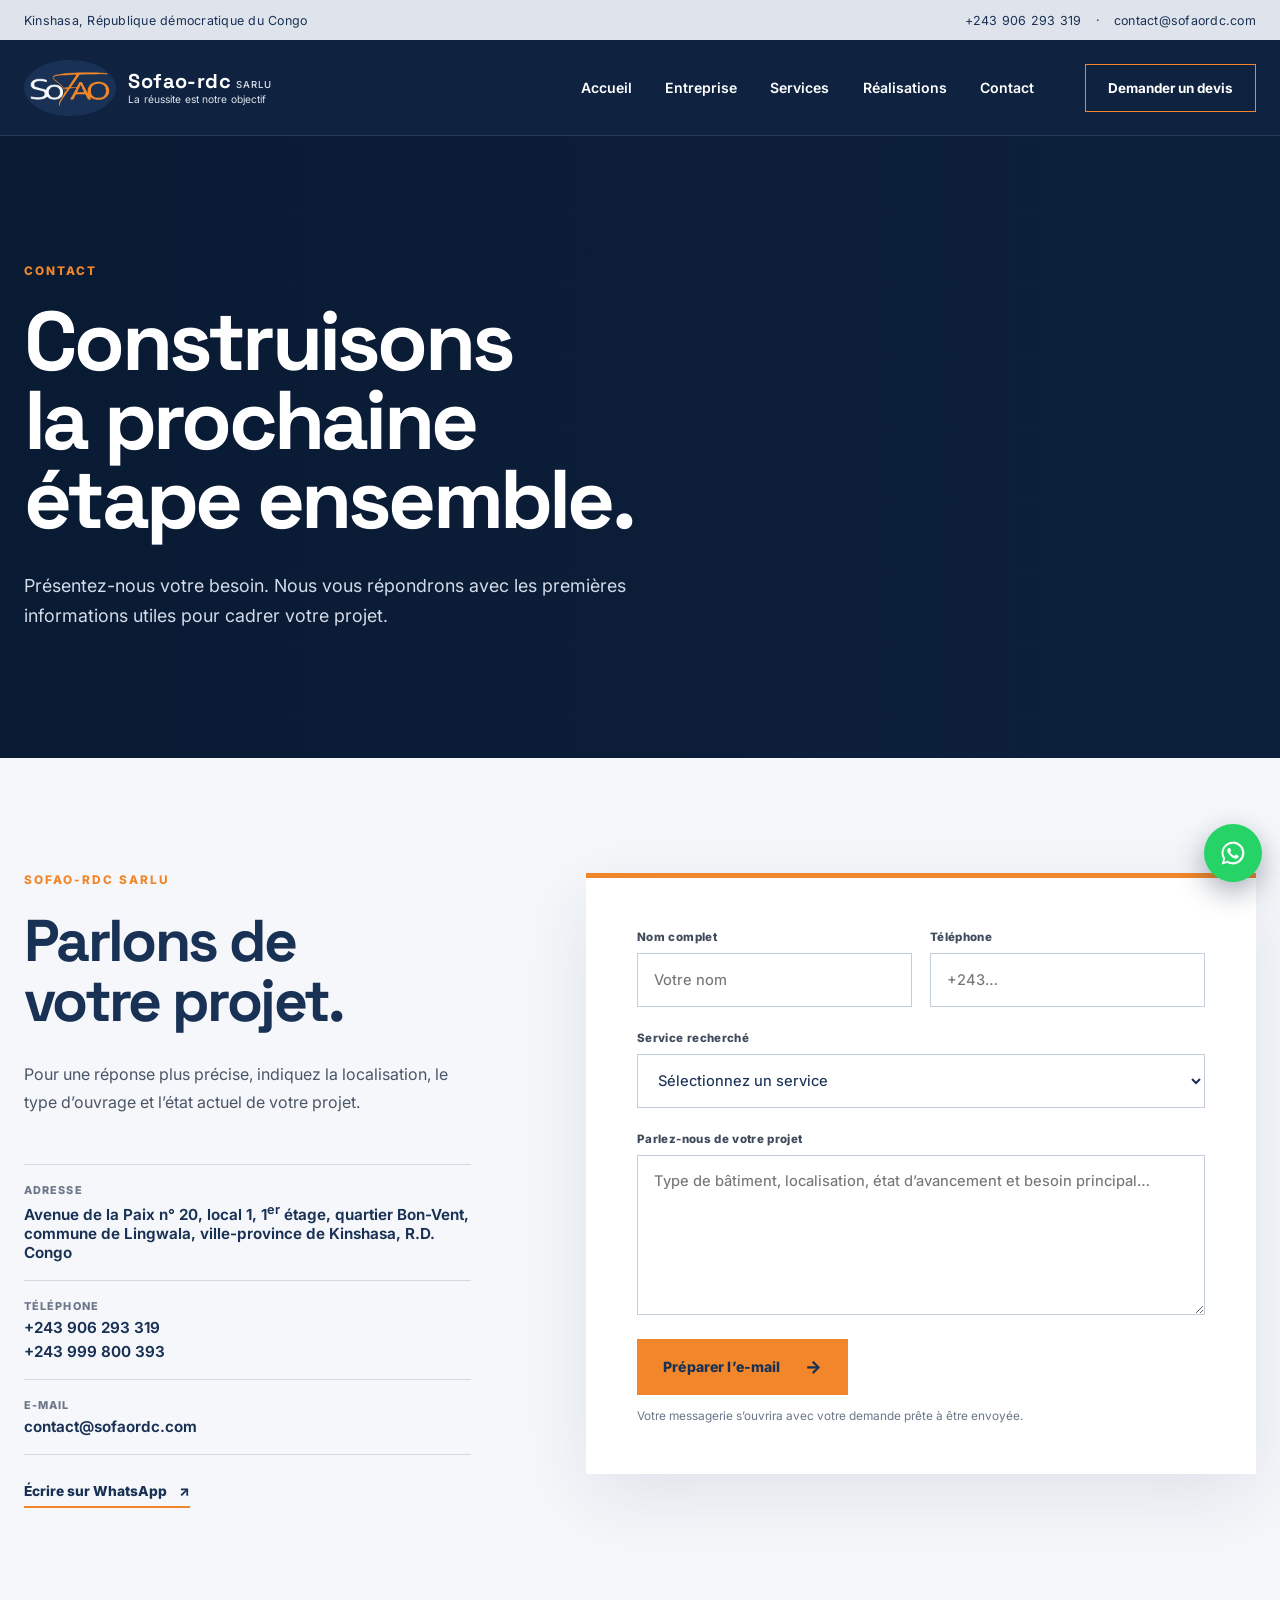
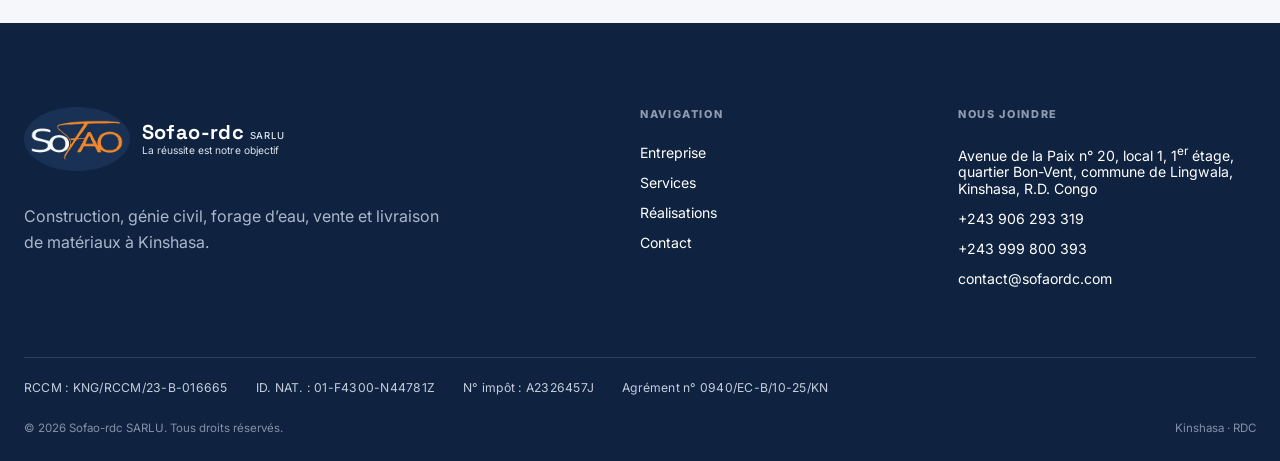
==== contact/index.html @ 82789ef7 "Site Sofao-rdc SARLU : version initiale Pages accueil, entreprise, services, réalisations et contact" ====
<!doctype html>
<html lang="fr">
<head>
  <meta charset="utf-8">
  <meta name="viewport" content="width=device-width, initial-scale=1">
  <title>Contact | Sofao-rdc SARLU</title>
  <meta name="description" content="Contactez Sofao-rdc SARLU à Kinshasa pour un devis, une étude technique ou un suivi de chantier.">
  <link rel="canonical" href="https://www.sofaordc.com/contact/">
  <meta property="og:title" content="Contact | Sofao-rdc SARLU">
  <meta property="og:description" content="Contactez Sofao-rdc SARLU à Kinshasa pour un devis, une étude technique ou un suivi de chantier.">
  <meta property="og:type" content="website">
  <meta property="og:locale" content="fr_CD">
  <link rel="icon" type="image/png" href="/favicon.png">
  <link rel="apple-touch-icon" href="/apple-touch-icon.png">
  <meta name="theme-color" content="#193154">
  <link rel="preconnect" href="https://fonts.googleapis.com">
  <link rel="preconnect" href="https://fonts.gstatic.com" crossorigin>
  <link href="https://fonts.googleapis.com/css2?family=Inter:wght@400;500;600;700;800&family=Space+Grotesk:wght@600;700&display=swap" rel="stylesheet">
  <link rel="stylesheet" href="/assets/styles.css">
  <script src="/assets/site.js" defer></script>
</head>
<body>
  <a class="skip-link" href="#contenu">Aller au contenu</a>
  <header class="site-header">
    <div class="contact-bar"><div class="contact-bar-inner">
      <span>Kinshasa, République démocratique du Congo</span>
      <div><a href="tel:+243906293319">+243 906 293 319</a><span aria-hidden="true">·</span><a href="mailto:contact@sofaordc.com">contact@sofaordc.com</a></div>
    </div></div>
    <div class="nav-shell">
      
  <a class="brand" href="/" aria-label="Sofao-rdc SARLU — Accueil">
    <img class="brand-logo" src="/images/logo-sofao.png" alt="Logo Sofao" width="92" height="56">
    <span class="brand-type"><strong>Sofao-rdc <small>SARLU</small></strong><em>La réussite est notre objectif</em></span>
  </a>
      <nav class="desktop-nav" aria-label="Navigation principale"><a href="/">Accueil</a><a href="/entreprise/">Entreprise</a><a href="/services/">Services</a><a href="/realisations/">Réalisations</a><a href="/contact/">Contact</a></nav>
      <a class="header-cta" href="/contact/">Demander un devis</a>
      <details class="mobile-menu"><summary aria-label="Ouvrir le menu"><span></span><span></span><span></span></summary><nav aria-label="Navigation mobile"><a href="/">Accueil</a><a href="/entreprise/">Entreprise</a><a href="/services/">Services</a><a href="/realisations/">Réalisations</a><a href="/contact/">Contact</a></nav></details>
    </div>
  </header>
<main id="contenu">
  <section class="page-hero contact-hero"><div class="page-hero-copy"><p class="eyebrow">Contact</p><h1>Construisons la prochaine étape ensemble.</h1><p>Présentez-nous votre besoin. Nous vous répondrons avec les premières informations utiles pour cadrer votre projet.</p></div></section>
  <section class="section contact-layout">
    <div class="contact-details"><p class="eyebrow">Sofao-rdc SARLU</p><h2>Parlons de votre projet.</h2><p>Pour une réponse plus précise, indiquez la localisation, le type d’ouvrage et l’état actuel de votre projet.</p><div class="contact-items"><div><span>Adresse</span><strong>Avenue de la Paix n° 20, local 1, 1<sup>er</sup> étage, quartier Bon-Vent, commune de Lingwala, ville-province de Kinshasa, R.D. Congo</strong></div><div><span>Téléphone</span><a href="tel:+243906293319">+243 906 293 319</a><a href="tel:+243999800393">+243 999 800 393</a></div><div><span>E-mail</span><a href="mailto:contact@sofaordc.com">contact@sofaordc.com</a></div></div><a class="whatsapp-link" href="https://wa.me/243906293319" target="_blank" rel="noreferrer">Écrire sur WhatsApp <span>↗</span></a></div>
    <form class="contact-form"><div class="form-row"><label>Nom complet<input name="name" type="text" autocomplete="name" required placeholder="Votre nom"></label><label>Téléphone<input name="phone" type="tel" autocomplete="tel" required placeholder="+243…"></label></div><label>Service recherché<select name="service"><option value="" disabled selected>Sélectionnez un service</option><option>Architecture et conception</option><option>Construction de bâtiment</option><option>Génie civil</option><option>Étude technique</option><option>Immobilier et gestion de biens</option><option>Suivi de chantier</option><option>Achat / livraison de matériaux</option><option>Location de bétonnière</option><option>Forage d’eau</option><option>Autre besoin</option></select></label><label>Parlez-nous de votre projet<textarea name="message" rows="6" required placeholder="Type de bâtiment, localisation, état d’avancement et besoin principal…"></textarea></label><button class="button button-primary" type="submit">Préparer l’e-mail <span>→</span></button><p class="form-note">Votre messagerie s’ouvrira avec votre demande prête à être envoyée.</p></form>
  </section>
</main>
  <footer class="site-footer">
    <div class="footer-grid">
      <div>
  <a class="brand" href="/" aria-label="Sofao-rdc SARLU — Accueil">
    <img class="brand-logo" src="/images/logo-sofao.png" alt="Logo Sofao" width="92" height="56">
    <span class="brand-type"><strong>Sofao-rdc <small>SARLU</small></strong><em>La réussite est notre objectif</em></span>
  </a><p class="footer-intro">Construction, génie civil, forage d’eau, vente et livraison de matériaux à Kinshasa.</p></div>
      <div><p class="footer-title">Navigation</p><a href="/entreprise/">Entreprise</a><a href="/services/">Services</a><a href="/realisations/">Réalisations</a><a href="/contact/">Contact</a></div>
      <div><p class="footer-title">Nous joindre</p><span>Avenue de la Paix n° 20, local 1, 1<sup>er</sup> étage, quartier Bon-Vent, commune de Lingwala, Kinshasa, R.D. Congo</span><a href="tel:+243906293319">+243 906 293 319</a><a href="tel:+243999800393">+243 999 800 393</a><a href="mailto:contact@sofaordc.com">contact@sofaordc.com</a></div>
    </div>
    <div class="footer-legal"><span>RCCM : KNG/RCCM/23-B-016665</span><span>ID. NAT. : 01-F4300-N44781Z</span><span>N° impôt : A2326457J</span><span>Agrément n° 0940/EC-B/10-25/KN</span></div>
    <div class="footer-bottom"><span>© 2026 Sofao-rdc SARLU. Tous droits réservés.</span><span>Kinshasa · RDC</span></div>
  </footer>
  <a class="wa-float" href="https://wa.me/243906293319" target="_blank" rel="noreferrer" aria-label="Écrire sur WhatsApp"><svg viewBox="0 0 32 32" width="28" height="28" aria-hidden="true"><path fill="currentColor" d="M16 3a13 13 0 0 0-11.2 19.6L3 29l6.6-1.7A13 13 0 1 0 16 3zm0 23.6c-2 0-3.9-.5-5.6-1.5l-.4-.2-3.9 1 1-3.8-.3-.4A10.6 10.6 0 1 1 16 26.6zm5.8-7.9c-.3-.2-1.9-.9-2.2-1s-.5-.2-.7.2-.8 1-1 1.2-.4.2-.7.1a8.7 8.7 0 0 1-4.3-3.8c-.3-.6.3-.5.9-1.7.1-.2 0-.4 0-.5l-1-2.4c-.3-.6-.5-.5-.7-.5h-.6a1.2 1.2 0 0 0-.9.4 3.6 3.6 0 0 0-1.1 2.7 6.3 6.3 0 0 0 1.3 3.3 14.3 14.3 0 0 0 5.5 4.9c2 .9 2.8 1 3.8.8a3.2 3.2 0 0 0 2.1-1.5 2.6 2.6 0 0 0 .2-1.5c-.1-.1-.3-.2-.6-.3z"/></svg></a>
</body>
</html>
---- assets/styles.css ----
:root {
  --font-body: "Inter";
  --font-display: "Space Grotesk";
  --ink: #193154;
  --ink-deep: #0f2340;
  --graphite: #24416b;
  --concrete: #dfe4ec;
  --paper: #f5f7fa;
  --white: #ffffff;
  --orange: #f1872a;
  --stone: #8e9bb0;
  --line: rgba(25, 49, 84, 0.15);
}

* {
  box-sizing: border-box;
}

html {
  scroll-behavior: smooth;
}

body {
  margin: 0;
  background: var(--paper);
  color: var(--ink);
  font-family: var(--font-body), Arial, sans-serif;
  -webkit-font-smoothing: antialiased;
}

a {
  color: inherit;
  text-decoration: none;
}

button,
input,
select,
textarea {
  font: inherit;
}

.skip-link {
  position: fixed;
  left: 20px;
  top: -60px;
  z-index: 1000;
  background: var(--orange);
  color: var(--ink);
  padding: 12px 18px;
  font-weight: 700;
  transition: top 160ms ease;
}

.skip-link:focus {
  top: 12px;
}

.contact-bar {
  min-height: 40px;
  background: var(--concrete);
  color: var(--ink);
  font-size: 0.78rem;
  letter-spacing: 0.02em;
}

.contact-bar-inner {
  min-height: 40px;
  width: min(100% - 48px, 1400px);
  margin: 0 auto;
  display: flex;
  align-items: center;
  justify-content: space-between;
  gap: 24px;
}

.contact-bar-inner div {
  display: flex;
  gap: 14px;
  align-items: center;
}

.contact-bar a:hover {
  color: #9f3800;
}

.nav-shell {
  height: 96px;
  background: var(--ink-deep);
  color: var(--white);
  padding: 0 max(24px, calc((100vw - 1400px) / 2));
  display: grid;
  grid-template-columns: minmax(240px, 1fr) auto auto;
  align-items: center;
  gap: clamp(24px, 4vw, 64px);
  border-bottom: 1px solid rgba(255, 255, 255, 0.11);
}

.brand {
  display: inline-flex;
  align-items: center;
  gap: 12px;
  width: max-content;
}

.brand-mark {
  width: 44px;
  height: 52px;
  display: grid;
  place-items: center;
  border-left: 4px solid var(--orange);
  color: var(--white);
  font-family: var(--font-display), Arial, sans-serif;
  font-size: 2rem;
  font-weight: 800;
  line-height: 1;
  transform: skew(-5deg);
}

.brand-type {
  display: grid;
  gap: 2px;
}

.brand-type strong {
  font-family: var(--font-display), Arial, sans-serif;
  font-size: 1.75rem;
  line-height: 1;
  letter-spacing: 0.04em;
}

.brand-type small {
  font-family: var(--font-body), Arial, sans-serif;
  font-size: 0.6rem;
  font-weight: 500;
  color: var(--concrete);
  letter-spacing: 0.1em;
}

.brand-type em {
  font-size: 0.64rem;
  font-style: normal;
  color: var(--concrete);
  letter-spacing: 0.01em;
}

.desktop-nav {
  display: flex;
  align-items: center;
  gap: clamp(22px, 2.6vw, 42px);
}

.desktop-nav a {
  position: relative;
  font-size: 0.88rem;
  font-weight: 600;
}

.desktop-nav a::after {
  content: "";
  position: absolute;
  left: 0;
  right: 100%;
  bottom: -10px;
  height: 2px;
  background: var(--orange);
  transition: right 180ms ease;
}

.desktop-nav a:hover::after,
.desktop-nav a:focus-visible::after {
  right: 0;
}

.header-cta {
  border: 1px solid var(--orange);
  min-height: 48px;
  display: inline-flex;
  align-items: center;
  justify-content: center;
  padding: 0 22px;
  font-size: 0.84rem;
  font-weight: 700;
  transition: background 180ms ease, color 180ms ease;
}

.header-cta:hover,
.header-cta:focus-visible {
  background: var(--orange);
  color: var(--ink);
}

.mobile-menu {
  display: none;
}

.hero {
  min-height: calc(100svh - 136px);
  background: var(--ink);
  color: var(--white);
  display: grid;
  grid-template-columns: minmax(420px, 0.88fr) 1.12fr;
  grid-template-rows: 1fr 112px;
}

.hero-copy {
  position: relative;
  z-index: 2;
  padding: clamp(68px, 8vw, 120px) clamp(40px, 5vw, 84px) 56px max(24px, calc((100vw - 1400px) / 2));
  background:
    linear-gradient(rgba(255,255,255,0.025) 1px, transparent 1px),
    linear-gradient(90deg, rgba(255,255,255,0.025) 1px, transparent 1px);
  background-size: 72px 72px;
}

.eyebrow {
  margin: 0 0 24px;
  color: var(--orange);
  font-size: 0.74rem;
  font-weight: 800;
  letter-spacing: 0.17em;
  text-transform: uppercase;
}

.hero h1,
.page-hero h1,
.section h2,
.cta-band h2,
.project-note h2,
.service-focus h2 {
  margin: 0;
  font-family: var(--font-display), Arial, sans-serif;
  letter-spacing: -0.045em;
}

.hero h1 {
  max-width: 760px;
  font-size: clamp(3.6rem, 5.3vw, 6.4rem);
  line-height: 0.98;
  text-wrap: balance;
}

.accent-rule {
  display: block;
  width: 52px;
  height: 4px;
  margin: 30px 0 26px;
  background: var(--orange);
}

.hero-lead {
  max-width: 660px;
  margin: 0;
  color: #d3dbe8;
  font-size: clamp(1rem, 1.3vw, 1.18rem);
  line-height: 1.65;
}

.button-row {
  display: flex;
  flex-wrap: wrap;
  gap: 14px;
  margin-top: 34px;
}

.button {
  min-height: 56px;
  padding: 0 26px;
  display: inline-flex;
  align-items: center;
  justify-content: center;
  gap: 24px;
  border: 1px solid transparent;
  font-size: 0.88rem;
  font-weight: 800;
  letter-spacing: 0.01em;
  cursor: pointer;
  transition: transform 180ms ease, background 180ms ease, border 180ms ease, color 180ms ease;
}

.button span {
  font-size: 1.1rem;
  transition: transform 180ms ease;
}

.button:hover,
.button:focus-visible {
  transform: translateY(-2px);
}

.button:hover span,
.button:focus-visible span {
  transform: translateX(5px);
}

.button-primary {
  background: var(--orange);
  color: var(--ink);
}

.button-primary:hover,
.button-primary:focus-visible {
  background: #f59a4a;
}

.button-secondary {
  border-color: rgba(255, 255, 255, 0.55);
  color: var(--white);
}

.button-secondary:hover,
.button-secondary:focus-visible {
  border-color: var(--white);
  background: var(--graphite);
}

.button-light {
  background: var(--white);
  color: var(--ink);
}

.button-light:hover,
.button-light:focus-visible {
  background: var(--ink);
  color: var(--white);
}

.hero-visual {
  position: relative;
  min-height: 620px;
  overflow: hidden;
  background: var(--ink-deep);
}

.hero-visual::after {
  content: "";
  position: absolute;
  z-index: 1;
  pointer-events: none;
  inset: 0;
  background: linear-gradient(180deg, transparent 68%, rgba(25, 49, 84, 0.66));
}

.hero-grid {
  position: absolute;
  z-index: 2;
  inset: 0 auto auto 0;
  width: 180px;
  height: 180px;
  border-right: 1px solid rgba(255,255,255,.26);
  border-bottom: 1px solid rgba(255,255,255,.26);
  background:
    linear-gradient(rgba(255,255,255,.13) 1px, transparent 1px),
    linear-gradient(90deg, rgba(255,255,255,.13) 1px, transparent 1px);
  background-size: 36px 36px;
}

.image-caption {
  position: absolute;
  z-index: 3;
  right: 28px;
  bottom: 26px;
  border-left: 3px solid var(--orange);
  padding-left: 12px;
  color: white;
  font-size: 0.68rem;
  letter-spacing: 0.13em;
  text-transform: uppercase;
}

.expertise-strip {
  grid-column: 1 / -1;
  display: grid;
  grid-template-columns: repeat(3, 1fr);
  min-height: 112px;
  background: var(--ink-deep);
  color: var(--white);
  border-top: 1px solid rgba(255,255,255,.12);
  padding: 0 max(24px, calc((100vw - 1400px) / 2));
}

.expertise-strip span {
  display: flex;
  align-items: center;
  gap: 20px;
  padding: 0 clamp(18px, 3vw, 52px);
  border-right: 1px solid rgba(255,255,255,.18);
  font-family: var(--font-display), Arial, sans-serif;
  font-size: clamp(1rem, 1.4vw, 1.25rem);
  font-weight: 700;
}

.expertise-strip span::before {
  content: "";
  width: 20px;
  height: 20px;
  border: 2px solid var(--orange);
  transform: rotate(45deg);
}

.expertise-strip span:last-child {
  border-right: 0;
}

.section {
  padding: clamp(84px, 9vw, 144px) max(24px, calc((100vw - 1400px) / 2));
}

.intro-section,
.split-story {
  display: grid;
  grid-template-columns: 0.9fr 1.1fr;
  gap: clamp(60px, 10vw, 160px);
  align-items: start;
}

.section-heading h2,
.section-topline h2,
.method-section h2,
.contact-details h2 {
  font-size: clamp(2.6rem, 4.6vw, 5.4rem);
  line-height: 1.02;
  text-wrap: balance;
}

.intro-copy,
.story-copy {
  padding-top: 45px;
}

.identity-section {
  padding-top: 0;
  background: var(--paper);
}

.identity-intro {
  display: grid;
  grid-template-columns: .55fr 1.45fr;
  gap: clamp(40px, 8vw, 120px);
  align-items: start;
  padding-bottom: 54px;
}

.identity-intro h2 {
  font-size: clamp(2.7rem, 4.6vw, 5.4rem);
  line-height: 1.02;
  text-wrap: balance;
}

.identity-grid,
.purpose-section {
  display: grid;
  grid-template-columns: repeat(2, 1fr);
}

.identity-card,
.purpose-card {
  min-height: 430px;
  padding: clamp(38px, 5vw, 76px);
  background: var(--concrete);
  display: flex;
  flex-direction: column;
  justify-content: flex-end;
}

.identity-card > span {
  margin-bottom: auto;
  color: var(--orange);
  font-family: var(--font-display), Arial, sans-serif;
  font-size: .72rem;
  font-weight: 800;
  letter-spacing: .16em;
  text-transform: uppercase;
}

.identity-card h3,
.purpose-card h2 {
  margin: 56px 0 20px;
  font-family: var(--font-display), Arial, sans-serif;
  font-size: clamp(2rem, 3.4vw, 4rem);
  line-height: 1;
  letter-spacing: -.04em;
}

.identity-card p,
.purpose-card > p:last-child {
  max-width: 650px;
  margin: 0;
  color: #4a5568;
  line-height: 1.75;
}

.identity-card-dark,
.purpose-vision {
  background: var(--ink);
  color: var(--white);
}

.identity-card-dark p,
.purpose-vision > p:last-child {
  color: #b9c4d6;
}

.purpose-section {
  padding-top: 0;
  padding-bottom: 0;
}

.purpose-card {
  min-height: 560px;
}

.purpose-card .eyebrow {
  margin-bottom: auto;
}

.large-copy {
  margin: 0 0 30px;
  font-size: clamp(1.35rem, 2vw, 2rem);
  line-height: 1.46;
  letter-spacing: -0.025em;
}

.story-copy > p:last-of-type {
  color: #4a5568;
  font-size: 1rem;
  line-height: 1.8;
}

.text-link {
  display: inline-flex;
  gap: 12px;
  padding-bottom: 7px;
  border-bottom: 2px solid var(--orange);
  font-size: 0.86rem;
  font-weight: 800;
}

.text-link span {
  transition: transform 180ms ease;
}

.text-link:hover span,
.text-link:focus-visible span {
  transform: translate(3px, -3px);
}

.text-link.light {
  color: var(--white);
}

.section-dark {
  background: var(--ink);
  color: var(--white);
}

.section-topline {
  display: flex;
  align-items: end;
  justify-content: space-between;
  gap: 40px;
  margin-bottom: 64px;
}

.section-topline .eyebrow {
  margin-bottom: 18px;
}

.section-topline h2 {
  max-width: 840px;
}

.service-grid {
  display: grid;
  grid-template-columns: repeat(3, 1fr);
  border-top: 1px solid rgba(255,255,255,.18);
}

.service-card {
  min-height: 370px;
  padding: 36px clamp(24px, 3vw, 44px);
  border-right: 1px solid rgba(255,255,255,.18);
  display: grid;
  grid-template-rows: auto auto 1fr auto;
  transition: background 200ms ease;
}

.service-card:last-child {
  border-right: 0;
}

.service-card:hover {
  background: var(--graphite);
}

.card-number,
.commitment-card > span,
.catalogue-heading > span {
  color: var(--orange);
  font-family: var(--font-display), Arial, sans-serif;
  font-size: 0.85rem;
  font-weight: 700;
}

.service-card h3 {
  margin: 66px 0 18px;
  font-family: var(--font-display), Arial, sans-serif;
  font-size: clamp(1.6rem, 2.2vw, 2.3rem);
  line-height: 1.05;
}

.service-card p {
  margin: 0;
  color: #b9c4d6;
  line-height: 1.7;
}

.service-card > a {
  justify-self: end;
  font-size: 1.5rem;
  color: var(--orange);
}

.projects-section {
  background: var(--paper);
}

.project-feature-grid {
  display: grid;
  grid-template-columns: 1.2fr 0.8fr;
  gap: 20px;
}

.project-feature {
  position: relative;
  min-height: 590px;
  overflow: hidden;
  background-size: cover;
  background-position: center;
}

.project-feature::before {
  content: "";
  position: absolute;
  inset: 0;
  background: linear-gradient(180deg, transparent 48%, rgba(9,26,51,.9));
  transition: background 200ms ease;
}

.project-feature:hover::before {
  background: linear-gradient(180deg, transparent 38%, rgba(9,26,51,.94));
}

.project-r4 {
  background-image: url("/images/project-r4.webp");
}

.project-stair {
  background-image: url("/images/project-escalier.webp");
}

.project-overlay {
  position: absolute;
  z-index: 2;
  left: 36px;
  right: 36px;
  bottom: 34px;
  color: var(--white);
}

.project-overlay p {
  margin: 0 0 9px;
  color: var(--orange);
  font-size: 0.7rem;
  font-weight: 800;
  letter-spacing: .14em;
  text-transform: uppercase;
}

.project-overlay h3 {
  margin: 0 0 12px;
  font-family: var(--font-display), Arial, sans-serif;
  font-size: clamp(1.8rem, 2.7vw, 3rem);
}

.project-overlay span {
  color: #d3dbe8;
  font-size: .78rem;
}

.cta-band {
  min-height: 340px;
  padding: 70px max(24px, calc((100vw - 1400px) / 2));
  display: flex;
  align-items: center;
  justify-content: space-between;
  gap: 48px;
  background: var(--orange);
  color: var(--ink);
}

.cta-band .eyebrow {
  color: var(--ink);
  opacity: .72;
}

.cta-band h2 {
  max-width: 850px;
  font-size: clamp(2.8rem, 5vw, 5.8rem);
  line-height: .98;
}

.site-footer {
  background: var(--ink-deep);
  color: var(--white);
  padding: 84px max(24px, calc((100vw - 1400px) / 2)) 26px;
}

.footer-grid {
  display: grid;
  grid-template-columns: 1.8fr .8fr 1fr;
  gap: 80px;
  padding-bottom: 70px;
}

.brand-footer .brand-mark {
  border-color: var(--orange);
}

.footer-intro {
  max-width: 420px;
  margin: 28px 0 0;
  color: #aab7cb;
  line-height: 1.65;
}

.footer-grid > div:not(:first-child) {
  display: flex;
  flex-direction: column;
  align-items: flex-start;
  gap: 13px;
  font-size: .88rem;
}

.footer-grid a:hover {
  color: var(--orange);
}

.footer-title {
  margin: 0 0 10px;
  color: var(--stone);
  font-size: .68rem;
  font-weight: 800;
  letter-spacing: .15em;
  text-transform: uppercase;
}

.footer-bottom {
  border-top: 1px solid rgba(255,255,255,.14);
  padding-top: 24px;
  display: flex;
  justify-content: space-between;
  gap: 30px;
  color: #8291a8;
  font-size: .72rem;
}

.page-hero {
  min-height: 560px;
  padding: clamp(90px, 10vw, 150px) max(24px, calc((100vw - 1400px) / 2));
  display: flex;
  align-items: end;
  color: var(--white);
  background-color: var(--ink);
  background-size: cover;
  background-position: center;
  position: relative;
  isolation: isolate;
}

.page-hero::before {
  content: "";
  position: absolute;
  inset: 0;
  z-index: -1;
  background: linear-gradient(90deg, rgba(9,26,51,.96) 0%, rgba(9,26,51,.78) 47%, rgba(9,26,51,.24) 100%);
}

.page-hero-company {
  background-image: url("/images/hero-construction.webp");
}

.page-hero-services {
  background-image: url("/images/project-escalier.webp");
}

.page-hero-projects {
  background-image: url("/images/project-r4.webp");
}

.contact-hero {
  min-height: 470px;
  background:
    linear-gradient(rgba(255,255,255,.025) 1px, transparent 1px),
    linear-gradient(90deg, rgba(255,255,255,.025) 1px, transparent 1px),
    var(--ink);
  background-size: 72px 72px;
}

.contact-hero::before {
  background: linear-gradient(90deg, rgba(9,26,51,.99), rgba(9,26,51,.76));
}

.page-hero-copy {
  max-width: 900px;
}

.page-hero h1 {
  font-size: clamp(3.5rem, 6.5vw, 7.5rem);
  line-height: .95;
  text-wrap: balance;
}

.page-hero-copy > p:last-child {
  max-width: 690px;
  margin: 32px 0 0;
  color: #d3dbe8;
  font-size: clamp(1rem, 1.4vw, 1.22rem);
  line-height: 1.65;
}

.section-concrete {
  background: var(--concrete);
}

.commitment-grid {
  display: grid;
  grid-template-columns: repeat(3, 1fr);
  border-top: 1px solid rgba(25,49,84,.25);
}

.commitment-card {
  min-height: 330px;
  padding: 38px clamp(24px, 3vw, 46px);
  border-right: 1px solid rgba(25,49,84,.25);
}

.commitment-card:last-child {
  border-right: 0;
}

.commitment-card h3 {
  margin: 92px 0 16px;
  font-family: var(--font-display), Arial, sans-serif;
  font-size: clamp(1.65rem, 2.2vw, 2.3rem);
}

.commitment-card p {
  margin: 0;
  color: #3f4a5c;
  line-height: 1.7;
}

.method-section {
  display: grid;
  grid-template-columns: .85fr 1.15fr;
  gap: clamp(60px, 8vw, 130px);
}

.process-list {
  margin: 0;
  padding: 0;
  list-style: none;
  border-top: 1px solid var(--line);
}

.process-list li {
  display: grid;
  grid-template-columns: 50px 170px 1fr;
  gap: 20px;
  padding: 28px 0;
  border-bottom: 1px solid var(--line);
  align-items: baseline;
}

.process-list span {
  color: var(--orange);
  font-size: .72rem;
  font-weight: 800;
}

.process-list strong {
  font-family: var(--font-display), Arial, sans-serif;
  font-size: 1.15rem;
}

.process-list p {
  margin: 0;
  color: #5a6578;
  line-height: 1.5;
}

.services-catalogue {
  display: grid;
  grid-template-columns: repeat(2, 1fr);
  gap: 1px;
  background: rgba(25,49,84,.18);
}

.catalogue-card {
  min-height: 410px;
  background: var(--paper);
  padding: clamp(34px, 4vw, 64px);
}

.catalogue-heading {
  display: grid;
  grid-template-columns: 48px 1fr;
  gap: 10px;
  align-items: start;
}

.catalogue-heading h2 {
  margin: 0;
  font-family: var(--font-display), Arial, sans-serif;
  font-size: clamp(2rem, 3vw, 3.3rem);
  line-height: 1.02;
}

.catalogue-card > p {
  margin: 36px 0 28px 58px;
  max-width: 560px;
  color: #4a5568;
  line-height: 1.7;
}

.catalogue-card ul {
  margin: 0 0 0 58px;
  padding: 0;
  list-style: none;
  display: flex;
  flex-wrap: wrap;
  gap: 8px;
}

.catalogue-card li {
  border: 1px solid var(--line);
  padding: 8px 11px;
  font-size: .72rem;
  font-weight: 700;
}

.service-focus {
  display: grid;
  grid-template-columns: 1.15fr .85fr;
  min-height: 650px;
  background: var(--ink);
  color: var(--white);
}

.service-focus-image {
  min-height: 560px;
  background: url("/images/project-escalier.webp") center/cover;
}

.service-focus-copy {
  align-self: center;
  padding: clamp(60px, 7vw, 110px);
}

.service-focus-copy h2 {
  font-size: clamp(2.7rem, 4.5vw, 5rem);
  line-height: 1;
}

.service-focus-copy > p:not(.eyebrow) {
  margin: 28px 0 32px;
  color: #b9c4d6;
  line-height: 1.75;
}

.project-list {
  display: grid;
  gap: clamp(90px, 11vw, 160px);
}

.project-case {
  display: grid;
  grid-template-columns: 1.15fr .85fr;
  gap: clamp(48px, 7vw, 110px);
  align-items: center;
}

.project-case.reverse {
  grid-template-columns: .85fr 1.15fr;
}

.project-case.reverse .case-image {
  order: 2;
}

.case-image {
  min-height: 620px;
  background-size: cover;
  background-position: center;
}

.case-copy .eyebrow {
  margin-bottom: 20px;
}

.case-copy h2 {
  margin: 0;
  font-family: var(--font-display), Arial, sans-serif;
  font-size: clamp(2.4rem, 4.2vw, 4.8rem);
  line-height: 1;
}

.case-copy > p:not(.eyebrow) {
  margin: 28px 0 38px;
  color: #4a5568;
  line-height: 1.8;
}

.case-copy dl {
  margin: 0;
  border-top: 1px solid var(--line);
}

.case-copy dl div {
  display: grid;
  grid-template-columns: 140px 1fr;
  gap: 24px;
  padding: 16px 0;
  border-bottom: 1px solid var(--line);
}

.case-copy dt {
  color: #6b7689;
  font-size: .7rem;
  font-weight: 800;
  letter-spacing: .08em;
  text-transform: uppercase;
}

.case-copy dd {
  margin: 0;
  font-weight: 600;
}

.project-note {
  background: var(--concrete);
  padding: clamp(80px, 10vw, 150px) max(24px, calc((100vw - 1400px) / 2));
  text-align: center;
}

.project-note h2 {
  margin: 0 auto;
  max-width: 950px;
  font-size: clamp(2.8rem, 5vw, 5.8rem);
  line-height: 1;
}

.project-note > p:not(.eyebrow) {
  max-width: 680px;
  margin: 28px auto 34px;
  color: #4a5568;
  line-height: 1.7;
}

.contact-layout {
  display: grid;
  grid-template-columns: .8fr 1.2fr;
  gap: clamp(60px, 9vw, 140px);
  align-items: start;
}

.contact-details {
  position: sticky;
  top: 28px;
}

.contact-details h2 {
  margin-bottom: 28px;
}

.contact-details > p:not(.eyebrow) {
  color: #4a5568;
  line-height: 1.75;
}

.contact-items {
  margin-top: 48px;
  border-top: 1px solid var(--line);
}

.contact-items > div {
  display: grid;
  gap: 5px;
  padding: 18px 0;
  border-bottom: 1px solid var(--line);
}

.contact-items span {
  color: #6b7689;
  font-size: .68rem;
  font-weight: 800;
  letter-spacing: .1em;
  text-transform: uppercase;
}

.contact-items a,
.contact-items strong {
  font-size: .95rem;
  font-weight: 650;
}

.contact-items a:hover {
  color: #a63b00;
}

.whatsapp-link {
  margin-top: 28px;
  display: inline-flex;
  gap: 12px;
  padding-bottom: 7px;
  border-bottom: 2px solid var(--orange);
  font-weight: 800;
  font-size: .86rem;
}

.contact-form {
  background: var(--white);
  border-top: 5px solid var(--orange);
  padding: clamp(30px, 4vw, 58px);
  box-shadow: 0 22px 70px rgba(25,49,84,.1);
  display: grid;
  gap: 24px;
}

.form-row {
  display: grid;
  grid-template-columns: repeat(2, 1fr);
  gap: 18px;
}

.contact-form label {
  display: grid;
  gap: 9px;
  color: #3f4a5c;
  font-size: .72rem;
  font-weight: 800;
  letter-spacing: .03em;
}

.contact-form input,
.contact-form select,
.contact-form textarea {
  width: 100%;
  border: 1px solid #c4cdda;
  border-radius: 0;
  background: white;
  color: var(--ink);
  padding: 16px;
  font-size: .92rem;
  font-weight: 450;
  letter-spacing: 0;
  outline: none;
  transition: border 160ms ease, box-shadow 160ms ease;
}

.contact-form input,
.contact-form select {
  height: 54px;
}

.contact-form textarea {
  resize: vertical;
  min-height: 160px;
}

.contact-form input:focus,
.contact-form select:focus,
.contact-form textarea:focus {
  border-color: var(--orange);
  box-shadow: 0 0 0 3px rgba(241,135,42,.13);
}

.contact-form .button {
  justify-self: start;
  border: 0;
}

.form-note {
  margin: -10px 0 0;
  color: #6b7689;
  font-size: .74rem;
}

@keyframes rise {
  from { opacity: 0; transform: translateY(14px); }
  to { opacity: 1; transform: translateY(0); }
}

.reveal > * {
  animation: rise 650ms ease both;
}

.reveal > *:nth-child(2) { animation-delay: 80ms; }
.reveal > *:nth-child(3) { animation-delay: 150ms; }
.reveal > *:nth-child(4) { animation-delay: 220ms; }
.reveal > *:nth-child(5) { animation-delay: 290ms; }

@media (max-width: 1080px) {
  .nav-shell {
    grid-template-columns: 1fr auto auto;
    height: 86px;
  }

  .desktop-nav {
    display: none;
  }

  .mobile-menu {
    display: block;
    position: relative;
  }

  .mobile-menu summary {
    list-style: none;
    width: 48px;
    height: 48px;
    display: grid;
    align-content: center;
    gap: 5px;
    padding: 10px;
    border: 1px solid rgba(255,255,255,.3);
    cursor: pointer;
  }

  .mobile-menu summary::-webkit-details-marker {
    display: none;
  }

  .mobile-menu summary span {
    height: 2px;
    background: white;
  }

  .mobile-menu nav {
    position: absolute;
    right: 0;
    top: 60px;
    z-index: 20;
    width: min(300px, calc(100vw - 32px));
    padding: 12px;
    display: grid;
    background: var(--ink);
    box-shadow: 0 24px 50px rgba(0,0,0,.35);
  }

  .mobile-menu nav a {
    padding: 14px 16px;
    border-bottom: 1px solid rgba(255,255,255,.12);
  }

  .mobile-menu nav a:last-child {
    border-bottom: 0;
  }

  .hero {
    grid-template-columns: 1fr;
    grid-template-rows: auto minmax(520px, 60svh) auto;
  }

  .hero-copy {
    padding-left: max(24px, calc((100vw - 900px) / 2));
    padding-right: max(24px, calc((100vw - 900px) / 2));
  }

  .expertise-strip {
    grid-column: auto;
  }

  .project-feature-grid,
  .service-focus,
  .project-case,
  .project-case.reverse,
  .contact-layout {
    grid-template-columns: 1fr;
  }

  .project-feature-grid {
    grid-template-columns: repeat(2, 1fr);
  }

  .project-case.reverse .case-image {
    order: 0;
  }

  .contact-details {
    position: static;
  }
}

@media (max-width: 760px) {
  .contact-bar-inner {
    width: min(100% - 32px, 1400px);
    min-height: 50px;
  }

  .contact-bar-inner > span,
  .contact-bar-inner div span,
  .contact-bar-inner div a:last-child {
    display: none;
  }

  .nav-shell {
    padding: 0 16px;
    grid-template-columns: 1fr auto;
    gap: 10px;
  }

  .brand-mark {
    width: 32px;
    height: 42px;
    font-size: 1.45rem;
  }

  .brand-type strong {
    font-size: 1.4rem;
  }

  .brand-type em {
    font-size: .55rem;
  }

  .header-cta {
    display: none;
  }

  .hero {
    min-height: auto;
    grid-template-rows: auto 390px auto;
  }

  .hero-copy {
    padding: 68px 24px 60px;
  }

  .hero h1 {
    font-size: clamp(3rem, 15vw, 4.7rem);
  }

  .hero-visual {
    min-height: 390px;
  }

  .expertise-strip {
    grid-template-columns: 1fr;
    padding: 0 24px;
  }

  .expertise-strip span {
    min-height: 72px;
    padding: 0;
    border-right: 0;
    border-bottom: 1px solid rgba(255,255,255,.16);
  }

  .expertise-strip span:last-child {
    border-bottom: 0;
  }

  .button-row,
  .button-row .button {
    width: 100%;
  }

  .intro-section,
  .split-story,
  .method-section {
    grid-template-columns: 1fr;
    gap: 38px;
  }

  .intro-copy,
  .story-copy {
    padding-top: 0;
  }

  .identity-intro,
  .identity-grid,
  .purpose-section {
    grid-template-columns: 1fr;
  }

  .identity-intro {
    gap: 24px;
  }

  .identity-card,
  .purpose-card {
    min-height: 400px;
  }

  .section-topline,
  .cta-band {
    align-items: flex-start;
    flex-direction: column;
  }

  .service-grid,
  .commitment-grid,
  .services-catalogue,
  .project-feature-grid,
  .footer-grid {
    grid-template-columns: 1fr;
  }

  .service-card,
  .commitment-card {
    min-height: 300px;
    border-right: 0;
    border-bottom: 1px solid rgba(255,255,255,.18);
  }

  .commitment-card {
    border-color: rgba(25,49,84,.24);
  }

  .project-feature {
    min-height: 470px;
  }

  .cta-band {
    min-height: 380px;
    justify-content: center;
  }

  .footer-grid {
    gap: 48px;
  }

  .footer-bottom {
    flex-direction: column;
  }

  .page-hero {
    min-height: 520px;
    padding-top: 90px;
    padding-bottom: 70px;
  }

  .page-hero h1 {
    font-size: clamp(3.2rem, 15vw, 5rem);
  }

  .process-list li {
    grid-template-columns: 40px 1fr;
  }

  .process-list p {
    grid-column: 2;
  }

  .catalogue-card > p,
  .catalogue-card ul {
    margin-left: 0;
  }

  .service-focus-image,
  .case-image {
    min-height: 450px;
  }

  .case-copy dl div {
    grid-template-columns: 110px 1fr;
  }

  .form-row {
    grid-template-columns: 1fr;
  }
}

@media (prefers-reduced-motion: reduce) {
  html { scroll-behavior: auto; }
  *, *::before, *::after {
    animation-duration: .01ms !important;
    animation-iteration-count: 1 !important;
    transition-duration: .01ms !important;
  }
}

/* Bouton WhatsApp flottant */
.wa-float {
  position: fixed;
  right: 18px;
  bottom: 18px;
  z-index: 50;
  width: 58px;
  height: 58px;
  border-radius: 50%;
  display: grid;
  place-items: center;
  background: #25d366;
  color: #fff;
  box-shadow: 0 10px 28px rgba(9, 26, 51, .35);
  transition: transform 180ms ease;
}
.wa-float:hover,
.wa-float:focus-visible { transform: scale(1.08); }

/* Lisibilité du bandeau orange */
.cta-band { color: var(--ink-deep); }

/* Logo */
.brand-logo {
  display: block;
  width: auto;
  height: 56px;
}
.brand-type strong {
  font-size: 1.25rem;
  letter-spacing: 0.02em;
}
.site-footer .brand-logo { height: 64px; }
@media (max-width: 760px) {
  .brand-logo { height: 44px; }
  .brand-type strong { font-size: 1.05rem; }
}

/* Mentions légales */
.footer-legal {
  display: flex;
  flex-wrap: wrap;
  gap: 8px 28px;
  padding: 22px 0;
  border-top: 1px solid rgba(255,255,255,.14);
  color: #c3cddc;
  font-size: .76rem;
  letter-spacing: .02em;
}
.footer-legal + .footer-bottom { border-top: 0; padding-top: 4px; }
.legal-section { background: var(--paper); }
.legal-grid {
  margin: 0;
  display: grid;
  grid-template-columns: repeat(3, 1fr);
  border-top: 2px solid var(--orange);
}
.legal-grid div {
  padding: 26px 28px 26px 0;
  border-bottom: 1px solid var(--line);
}
.legal-grid dt {
  margin-bottom: 8px;
  color: #6b7689;
  font-size: .7rem;
  font-weight: 800;
  letter-spacing: .1em;
  text-transform: uppercase;
}
.legal-grid dd { margin: 0; font-weight: 700; font-size: 1.05rem; color: var(--ink); }
.legal-grid div:last-child { grid-column: span 3; }
@media (max-width: 760px) {
  .legal-grid { grid-template-columns: 1fr; }
  .legal-grid div:last-child { grid-column: auto; }
  .footer-legal { flex-direction: column; }
}

/* Diaporama des chantiers (accueil) */
.hero-slider .slide {
  position: absolute;
  inset: 0;
  margin: 0;
  background-size: cover;
  background-position: center;
  opacity: 0;
  transform: scale(1.04);
  transition: opacity 1s ease, transform 6s ease;
}
.hero-slider .slide::before {
  content: "";
  position: absolute;
  inset: 0;
  background: linear-gradient(90deg, rgba(25, 49, 84, 0.28), transparent 32%);
}
.hero-slider .slide.is-active { opacity: 1; transform: scale(1); }
.hero-slider figcaption {
  position: absolute;
  z-index: 3;
  left: 28px;
  right: 90px;
  bottom: 50px;
  border-left: 3px solid var(--orange);
  padding-left: 12px;
  color: #fff;
  font-size: 0.72rem;
  letter-spacing: 0.12em;
  text-transform: uppercase;
  text-shadow: 0 1px 6px rgba(0,0,0,.5);
}
.slider-arrow {
  position: absolute;
  z-index: 4;
  top: 50%;
  width: 46px;
  height: 46px;
  margin-top: -23px;
  border: 1px solid rgba(255,255,255,.45);
  background: rgba(15, 35, 64, .45);
  color: #fff;
  font-size: 1.8rem;
  line-height: 1;
  cursor: pointer;
  transition: background 180ms ease;
}
.slider-arrow:hover, .slider-arrow:focus-visible { background: var(--orange); border-color: var(--orange); }
.slider-arrow.prev { left: 18px; }
.slider-arrow.next { right: 18px; }
.slider-dots {
  position: absolute;
  z-index: 4;
  left: 28px;
  bottom: 30px;
  display: flex;
  gap: 8px;
}
.slider-dots button {
  width: 26px;
  height: 4px;
  padding: 0;
  border: 0;
  background: rgba(255,255,255,.45);
  cursor: pointer;
}
.slider-dots button[aria-selected="true"] { background: var(--orange); width: 40px; }
@media (max-width: 760px) {
  .slider-arrow { width: 38px; height: 38px; margin-top: -19px; font-size: 1.4rem; }
  .hero-slider figcaption { left: 16px; right: 80px; bottom: 40px; font-size: .64rem; }
  .slider-dots { left: 16px; bottom: 20px; }
}
@media (prefers-reduced-motion: reduce) {
  .hero-slider .slide { transition: none; transform: none; }
}

/* Matériaux & équipements */
.materials-section { background: var(--paper); padding-top: clamp(56px, 7vw, 110px); }
.materials-note { max-width: 420px; margin: 0; color: #4a5568; line-height: 1.7; }
.materials-grid {
  display: grid;
  grid-template-columns: repeat(4, 1fr);
  gap: 1px;
  background: rgba(25,49,84,.16);
  border-top: 3px solid var(--orange);
}
.material-card {
  background: var(--white);
  padding: 30px 26px;
  display: flex;
  flex-direction: column;
  min-height: 260px;
}
.material-num { color: var(--orange); font-family: var(--font-display), Arial, sans-serif; font-weight: 700; font-size: .85rem; }
.material-card h3 { margin: 28px 0 10px; font-family: var(--font-display), Arial, sans-serif; font-size: 1.45rem; color: var(--ink); }
.material-card p { margin: 0 0 22px; color: #4a5568; line-height: 1.6; font-size: .93rem; }
.material-cta {
  margin-top: auto;
  align-self: flex-start;
  display: inline-flex;
  gap: 8px;
  padding-bottom: 5px;
  border-bottom: 2px solid var(--orange);
  font-size: .82rem;
  font-weight: 800;
  color: var(--ink);
}
.material-cta:hover span { transform: translate(2px,-2px); display: inline-block; }
.materials-band {
  background: var(--concrete);
  display: grid;
  grid-template-columns: .9fr 1.1fr;
  gap: clamp(40px, 7vw, 110px);
  align-items: center;
}
.materials-band h2 { font-size: clamp(2.4rem, 4vw, 4.4rem); line-height: 1.02; }
.materials-band-copy > p:last-child { margin: 22px 0 0; color: #3f4a5c; line-height: 1.7; max-width: 520px; }
.chip-list { list-style: none; margin: 0; padding: 0; display: flex; flex-wrap: wrap; gap: 10px; }
.chip-list li {
  background: var(--white);
  border: 1px solid rgba(25,49,84,.18);
  padding: 10px 14px;
  font-weight: 700;
  font-size: .85rem;
  color: var(--ink);
}
.button-dark { background: var(--ink); color: #fff; }
.button-dark:hover, .button-dark:focus-visible { background: var(--ink-deep); }
@media (max-width: 1080px) {
  .materials-grid { grid-template-columns: repeat(2, 1fr); }
  .materials-band { grid-template-columns: 1fr; }
}
@media (max-width: 760px) {
  .materials-grid { grid-template-columns: 1fr; }
  .material-card { min-height: auto; }
}
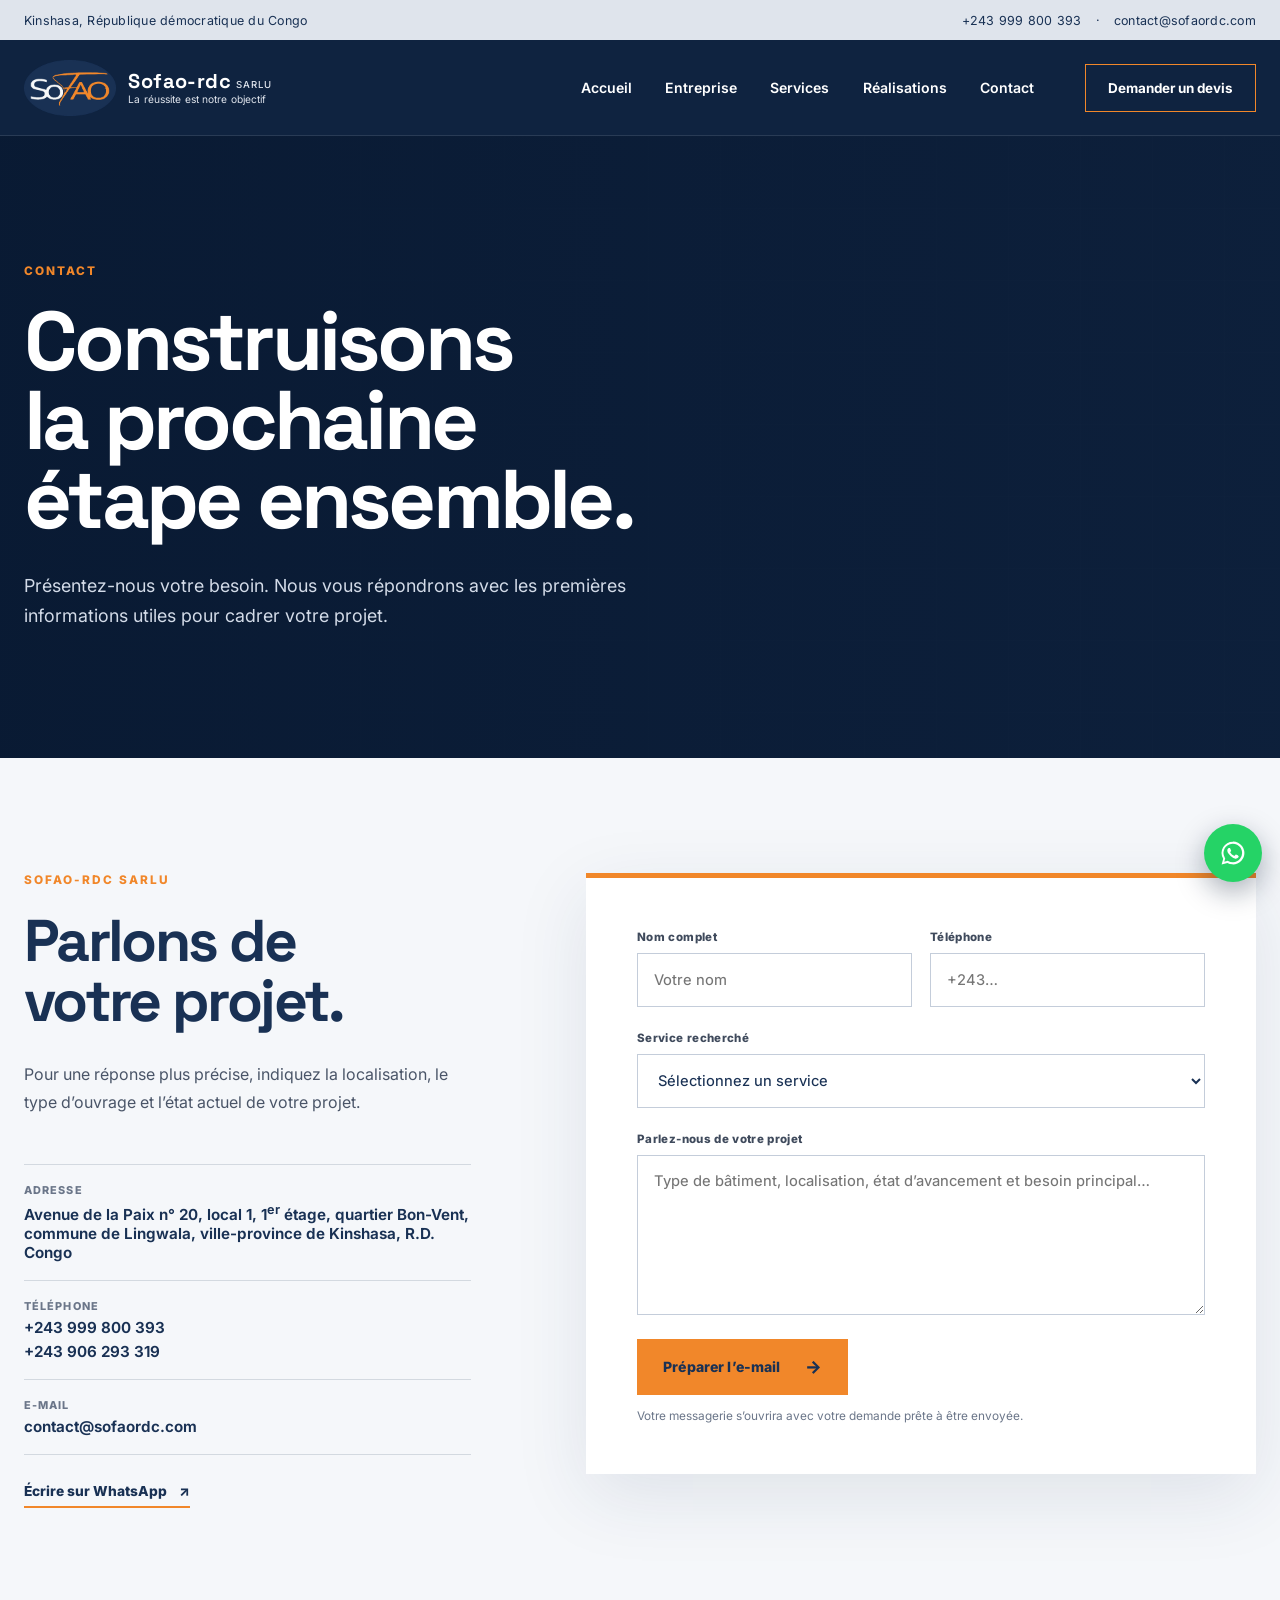
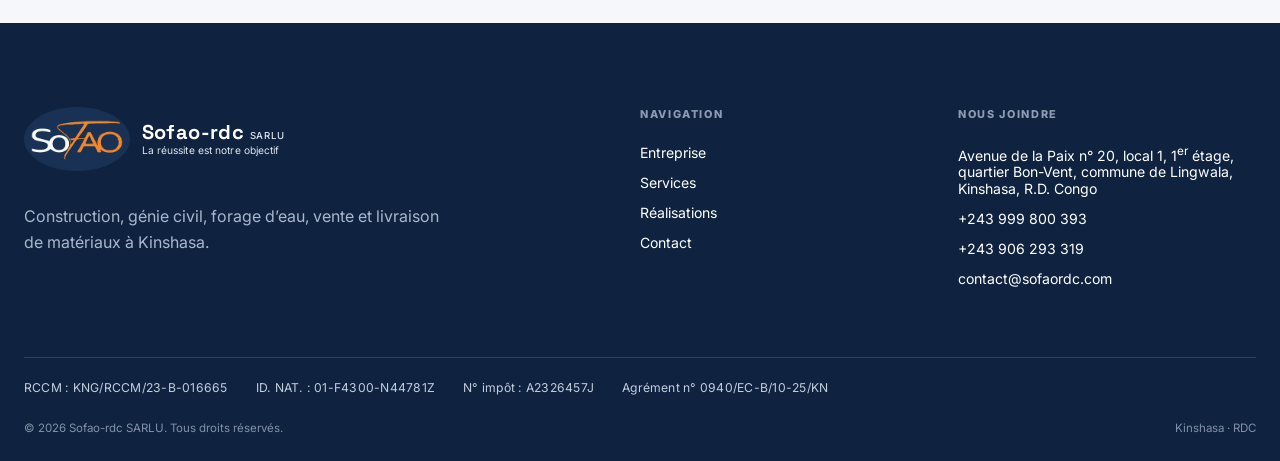
==== commit 0f066b99: "WhatsApp : utiliser le +243 999 800 393 partout Co-Authored-By: Claude Opus 5.5 <noreply@anthropic.c" ====
--- a/contact/index.html
+++ b/contact/index.html
@@ -24,7 +24,7 @@
   <header class="site-header">
     <div class="contact-bar"><div class="contact-bar-inner">
       <span>Kinshasa, République démocratique du Congo</span>
-      <div><a href="tel:+243906293319">+243 906 293 319</a><span aria-hidden="true">·</span><a href="mailto:contact@sofaordc.com">contact@sofaordc.com</a></div>
+      <div><a href="tel:+243999800393">+243 999 800 393</a><span aria-hidden="true">·</span><a href="mailto:contact@sofaordc.com">contact@sofaordc.com</a></div>
     </div></div>
     <div class="nav-shell">
       
@@ -40,7 +40,7 @@
 <main id="contenu">
   <section class="page-hero contact-hero"><div class="page-hero-copy"><p class="eyebrow">Contact</p><h1>Construisons la prochaine étape ensemble.</h1><p>Présentez-nous votre besoin. Nous vous répondrons avec les premières informations utiles pour cadrer votre projet.</p></div></section>
   <section class="section contact-layout">
-    <div class="contact-details"><p class="eyebrow">Sofao-rdc SARLU</p><h2>Parlons de votre projet.</h2><p>Pour une réponse plus précise, indiquez la localisation, le type d’ouvrage et l’état actuel de votre projet.</p><div class="contact-items"><div><span>Adresse</span><strong>Avenue de la Paix n° 20, local 1, 1<sup>er</sup> étage, quartier Bon-Vent, commune de Lingwala, ville-province de Kinshasa, R.D. Congo</strong></div><div><span>Téléphone</span><a href="tel:+243906293319">+243 906 293 319</a><a href="tel:+243999800393">+243 999 800 393</a></div><div><span>E-mail</span><a href="mailto:contact@sofaordc.com">contact@sofaordc.com</a></div></div><a class="whatsapp-link" href="https://wa.me/243906293319" target="_blank" rel="noreferrer">Écrire sur WhatsApp <span>↗</span></a></div>
+    <div class="contact-details"><p class="eyebrow">Sofao-rdc SARLU</p><h2>Parlons de votre projet.</h2><p>Pour une réponse plus précise, indiquez la localisation, le type d’ouvrage et l’état actuel de votre projet.</p><div class="contact-items"><div><span>Adresse</span><strong>Avenue de la Paix n° 20, local 1, 1<sup>er</sup> étage, quartier Bon-Vent, commune de Lingwala, ville-province de Kinshasa, R.D. Congo</strong></div><div><span>Téléphone</span><a href="tel:+243999800393">+243 999 800 393</a><a href="tel:+243906293319">+243 906 293 319</a></div><div><span>E-mail</span><a href="mailto:contact@sofaordc.com">contact@sofaordc.com</a></div></div><a class="whatsapp-link" href="https://wa.me/243999800393" target="_blank" rel="noreferrer">Écrire sur WhatsApp <span>↗</span></a></div>
     <form class="contact-form"><div class="form-row"><label>Nom complet<input name="name" type="text" autocomplete="name" required placeholder="Votre nom"></label><label>Téléphone<input name="phone" type="tel" autocomplete="tel" required placeholder="+243…"></label></div><label>Service recherché<select name="service"><option value="" disabled selected>Sélectionnez un service</option><option>Architecture et conception</option><option>Construction de bâtiment</option><option>Génie civil</option><option>Étude technique</option><option>Immobilier et gestion de biens</option><option>Suivi de chantier</option><option>Achat / livraison de matériaux</option><option>Location de bétonnière</option><option>Forage d’eau</option><option>Autre besoin</option></select></label><label>Parlez-nous de votre projet<textarea name="message" rows="6" required placeholder="Type de bâtiment, localisation, état d’avancement et besoin principal…"></textarea></label><button class="button button-primary" type="submit">Préparer l’e-mail <span>→</span></button><p class="form-note">Votre messagerie s’ouvrira avec votre demande prête à être envoyée.</p></form>
   </section>
 </main>
@@ -52,11 +52,11 @@
     <span class="brand-type"><strong>Sofao-rdc <small>SARLU</small></strong><em>La réussite est notre objectif</em></span>
   </a><p class="footer-intro">Construction, génie civil, forage d’eau, vente et livraison de matériaux à Kinshasa.</p></div>
       <div><p class="footer-title">Navigation</p><a href="/entreprise/">Entreprise</a><a href="/services/">Services</a><a href="/realisations/">Réalisations</a><a href="/contact/">Contact</a></div>
-      <div><p class="footer-title">Nous joindre</p><span>Avenue de la Paix n° 20, local 1, 1<sup>er</sup> étage, quartier Bon-Vent, commune de Lingwala, Kinshasa, R.D. Congo</span><a href="tel:+243906293319">+243 906 293 319</a><a href="tel:+243999800393">+243 999 800 393</a><a href="mailto:contact@sofaordc.com">contact@sofaordc.com</a></div>
+      <div><p class="footer-title">Nous joindre</p><span>Avenue de la Paix n° 20, local 1, 1<sup>er</sup> étage, quartier Bon-Vent, commune de Lingwala, Kinshasa, R.D. Congo</span><a href="tel:+243999800393">+243 999 800 393</a><a href="tel:+243906293319">+243 906 293 319</a><a href="mailto:contact@sofaordc.com">contact@sofaordc.com</a></div>
     </div>
     <div class="footer-legal"><span>RCCM : KNG/RCCM/23-B-016665</span><span>ID. NAT. : 01-F4300-N44781Z</span><span>N° impôt : A2326457J</span><span>Agrément n° 0940/EC-B/10-25/KN</span></div>
     <div class="footer-bottom"><span>© 2026 Sofao-rdc SARLU. Tous droits réservés.</span><span>Kinshasa · RDC</span></div>
   </footer>
-  <a class="wa-float" href="https://wa.me/243906293319" target="_blank" rel="noreferrer" aria-label="Écrire sur WhatsApp"><svg viewBox="0 0 32 32" width="28" height="28" aria-hidden="true"><path fill="currentColor" d="M16 3a13 13 0 0 0-11.2 19.6L3 29l6.6-1.7A13 13 0 1 0 16 3zm0 23.6c-2 0-3.9-.5-5.6-1.5l-.4-.2-3.9 1 1-3.8-.3-.4A10.6 10.6 0 1 1 16 26.6zm5.8-7.9c-.3-.2-1.9-.9-2.2-1s-.5-.2-.7.2-.8 1-1 1.2-.4.2-.7.1a8.7 8.7 0 0 1-4.3-3.8c-.3-.6.3-.5.9-1.7.1-.2 0-.4 0-.5l-1-2.4c-.3-.6-.5-.5-.7-.5h-.6a1.2 1.2 0 0 0-.9.4 3.6 3.6 0 0 0-1.1 2.7 6.3 6.3 0 0 0 1.3 3.3 14.3 14.3 0 0 0 5.5 4.9c2 .9 2.8 1 3.8.8a3.2 3.2 0 0 0 2.1-1.5 2.6 2.6 0 0 0 .2-1.5c-.1-.1-.3-.2-.6-.3z"/></svg></a>
+  <a class="wa-float" href="https://wa.me/243999800393" target="_blank" rel="noreferrer" aria-label="Écrire sur WhatsApp"><svg viewBox="0 0 32 32" width="28" height="28" aria-hidden="true"><path fill="currentColor" d="M16 3a13 13 0 0 0-11.2 19.6L3 29l6.6-1.7A13 13 0 1 0 16 3zm0 23.6c-2 0-3.9-.5-5.6-1.5l-.4-.2-3.9 1 1-3.8-.3-.4A10.6 10.6 0 1 1 16 26.6zm5.8-7.9c-.3-.2-1.9-.9-2.2-1s-.5-.2-.7.2-.8 1-1 1.2-.4.2-.7.1a8.7 8.7 0 0 1-4.3-3.8c-.3-.6.3-.5.9-1.7.1-.2 0-.4 0-.5l-1-2.4c-.3-.6-.5-.5-.7-.5h-.6a1.2 1.2 0 0 0-.9.4 3.6 3.6 0 0 0-1.1 2.7 6.3 6.3 0 0 0 1.3 3.3 14.3 14.3 0 0 0 5.5 4.9c2 .9 2.8 1 3.8.8a3.2 3.2 0 0 0 2.1-1.5 2.6 2.6 0 0 0 .2-1.5c-.1-.1-.3-.2-.6-.3z"/></svg></a>
 </body>
 </html>
